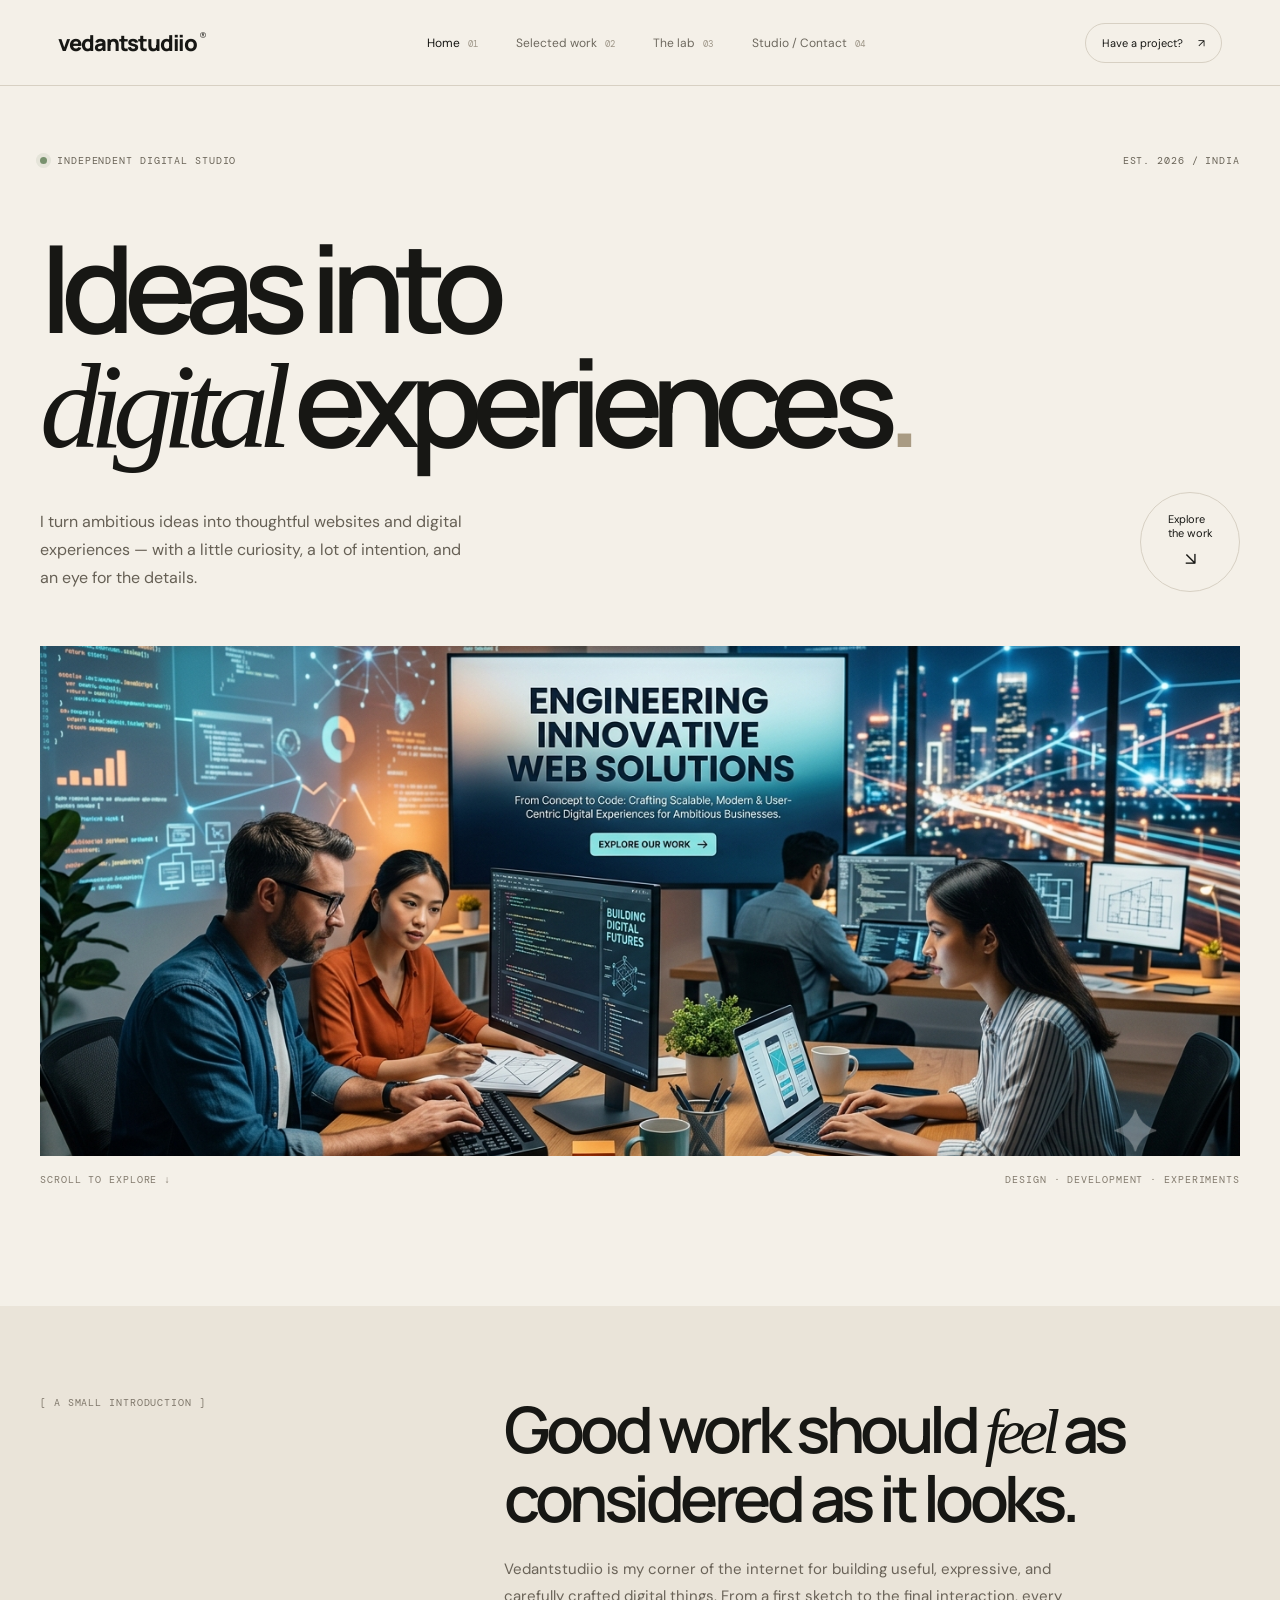
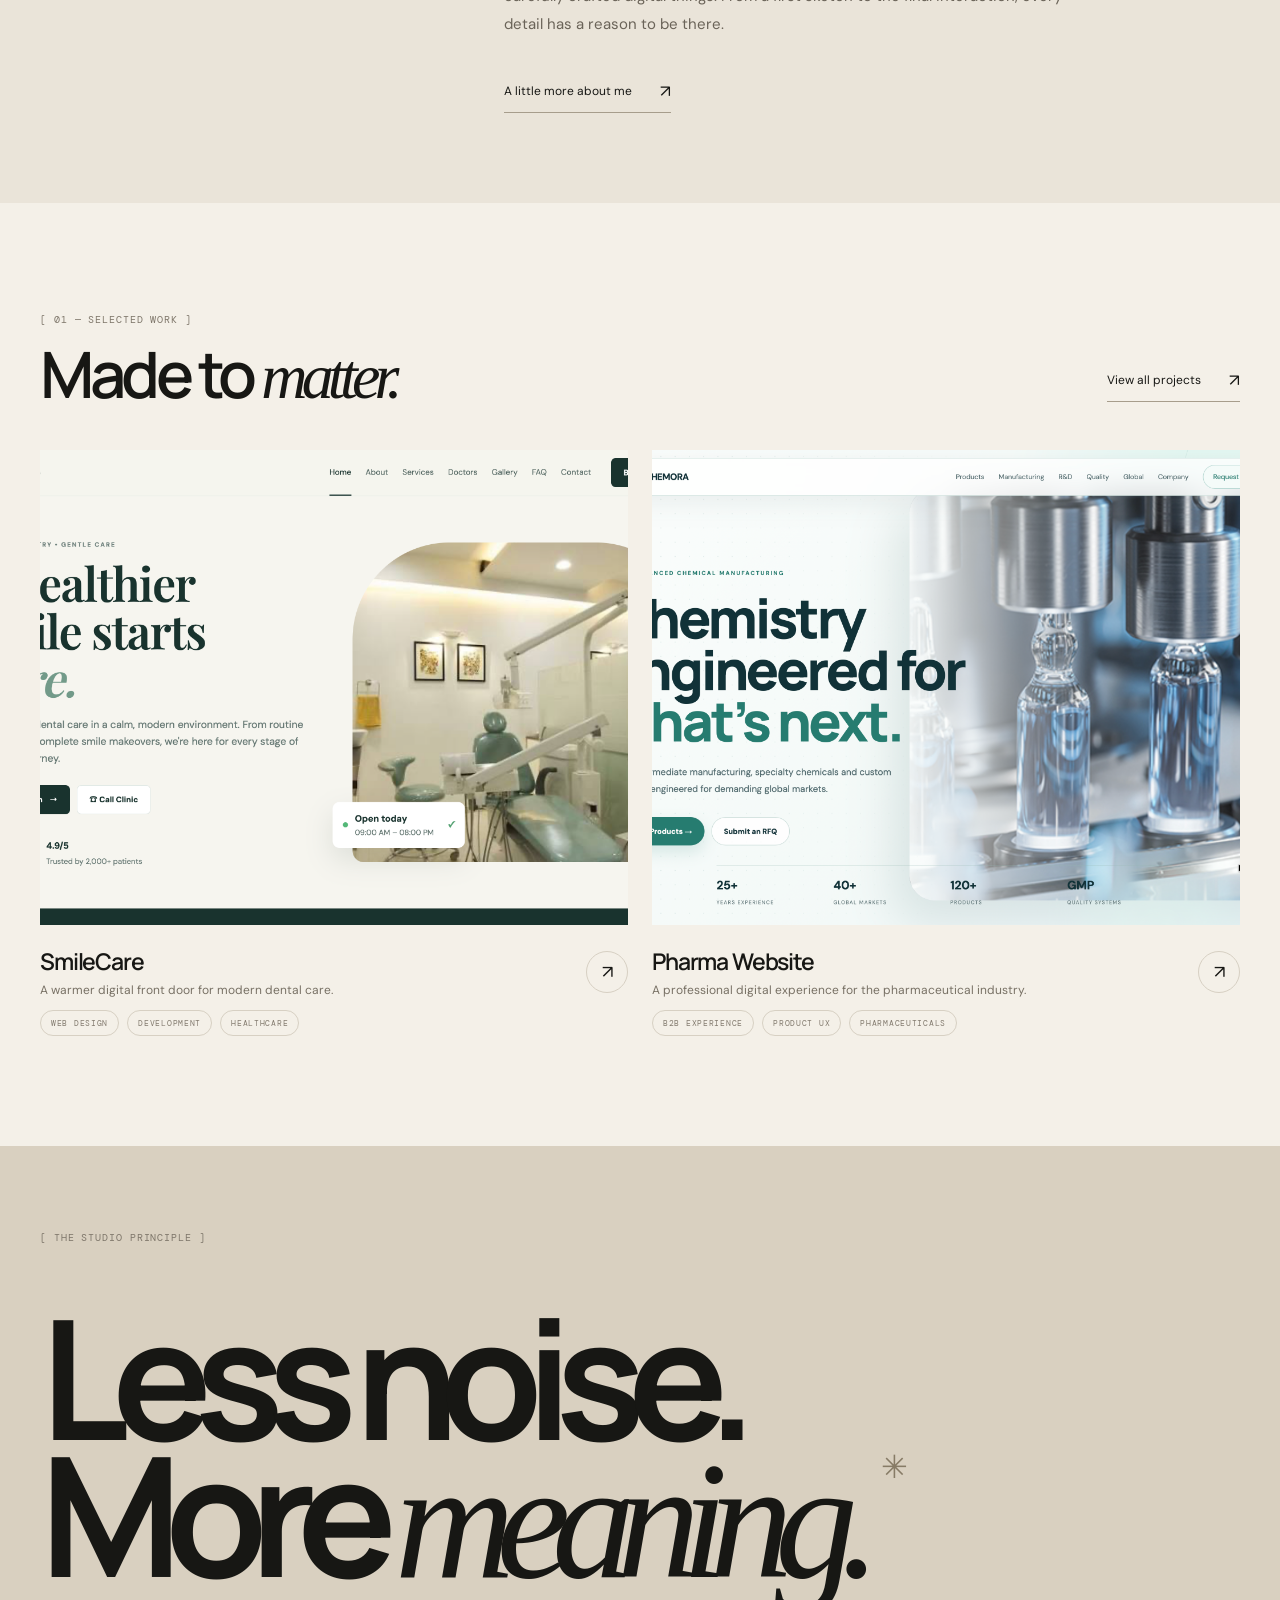
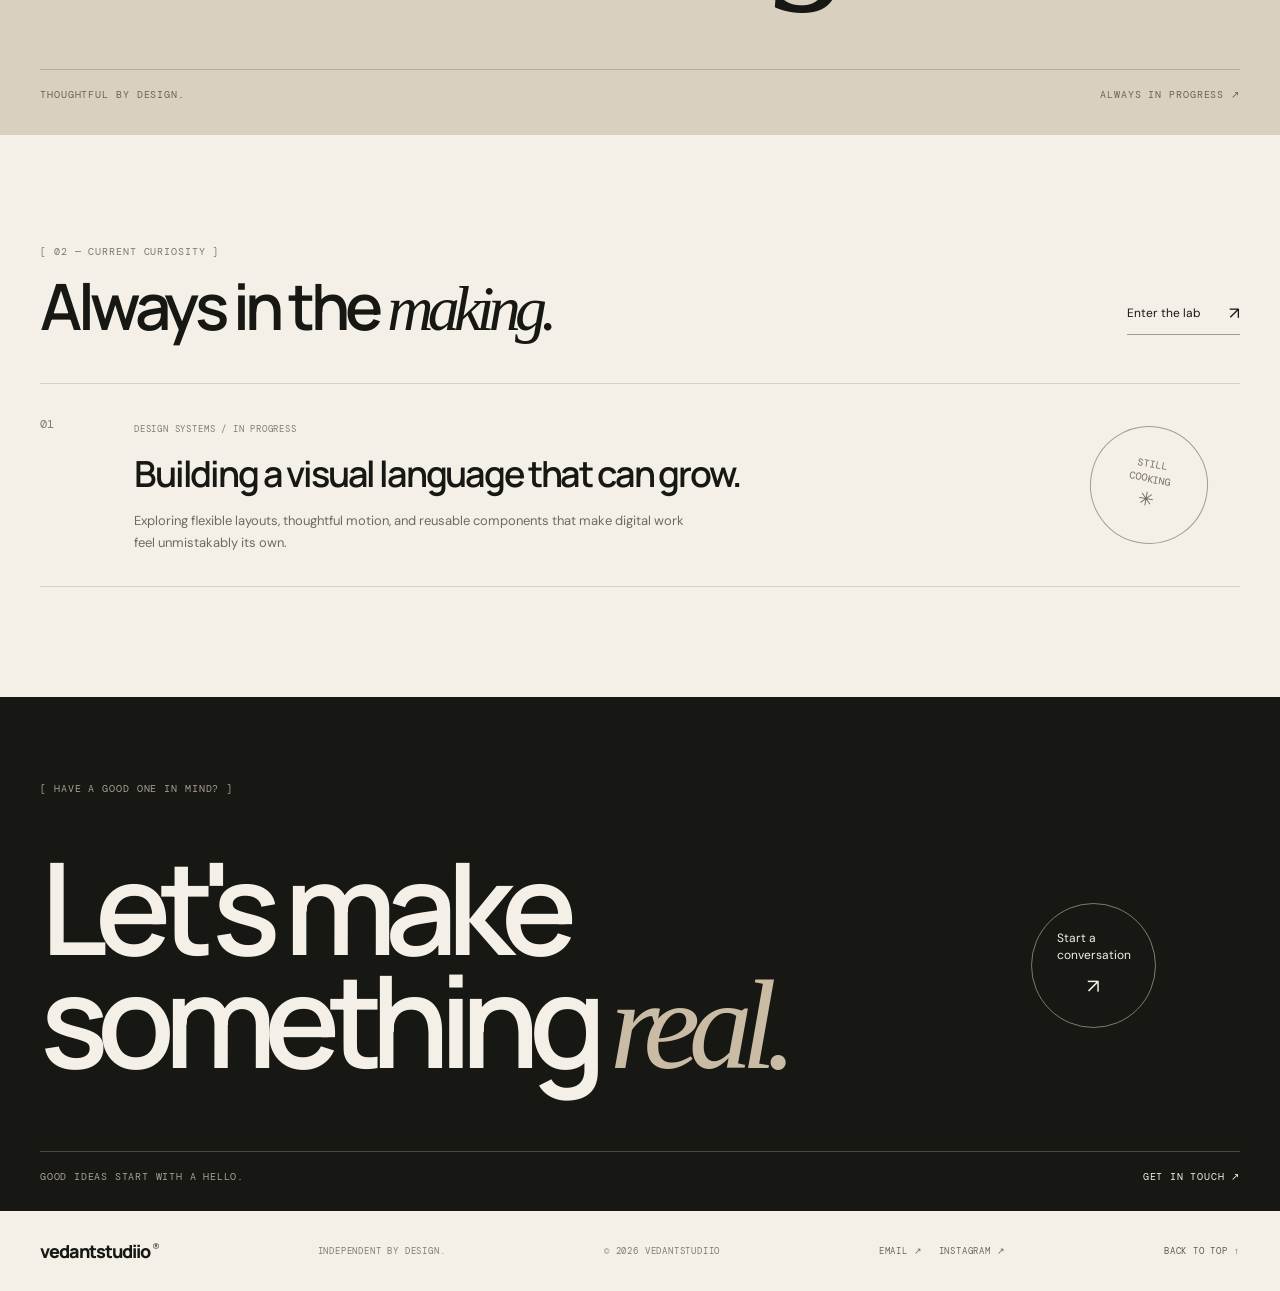
==== index.html @ d3da40c5 "Replace with correct portfolio files" ====
<!doctype html>
<html lang="en">
<head>
  <meta charset="utf-8">
  <meta name="viewport" content="width=device-width,initial-scale=1">
  <meta name="theme-color" content="#f4f0e8">
  <meta name="description" content="Vedantstudiio — independent digital studio creating thoughtful websites, digital experiences, and experiments.">

  <title>Vedantstudiio® — Ideas into digital experiences</title>

  <link rel="preconnect" href="https://fonts.googleapis.com">
  <link rel="preconnect" href="https://fonts.gstatic.com" crossorigin>
  <link href="https://fonts.googleapis.com/css2?family=DM+Mono:wght@400;500&family=DM+Sans:wght@400;500;600;700&family=Manrope:wght@400;500;600;700;800&display=swap" rel="stylesheet">

  <link rel="stylesheet" href="styles.css">
  <script defer src="script.js"></script>
</head>

<body>
  <div class="loader" aria-hidden="true">
    <span>V<span class="loader-dot">.</span></span>
    <small>MADE WITH INTENTION</small>
  </div>

  <header class="site-header">
    <a class="wordmark" href="index.html" aria-label="Vedantstudiio home">vedantstudiio<span>®</span></a>

    <nav class="nav" id="nav">
      <a class="active" href="index.html">Home <i>01</i></a>
      <a href="work.html">Selected work <i>02</i></a>
      <a href="lab.html">The lab <i>03</i></a>
      <a href="about.html">Studio / Contact <i>04</i></a>
    </nav>

    <a class="header-cta" href="about.html#contact">Have a project? <span>↗</span></a>

    <button class="menu-toggle" aria-label="Toggle menu" aria-expanded="false">
      <span></span>
      <span></span>
    </button>
  </header>

  <main>
    <section class="hero shell">
      <div class="eyebrow">
        <span class="status-dot"></span>
        INDEPENDENT DIGITAL STUDIO
        <span class="eyebrow-year">EST. 2026 / INDIA</span>
      </div>

      <h1>Ideas into<br><span class="serif-word">digital</span> experiences<span class="period">.</span></h1>

      <div class="hero-bottom">
        <p class="hero-copy">I turn ambitious ideas into thoughtful websites and digital experiences — with a little curiosity, a lot of intention, and an eye for the details.</p>

        <a class="round-link" href="work.html" aria-label="Explore selected work">
          <span>Explore<br>the work</span>
          <b>↘</b>
        </a>
      </div>

      <div class="hero-art image-slot" aria-label="Homepage visual">
        <img class="replaceable-image" src="assets/hero.jpg" alt="Vedantstudiio visual" onerror="this.classList.add('image-missing')">
        <span class="image-hint">ADD YOUR IMAGE · assets/hero.jpg</span>
        <div class="art-grid"></div>
        <div class="orbit orbit-one"></div>
        <div class="orbit orbit-two"></div>
        <div class="art-core"><span>V.</span></div>
        <span class="art-caption art-caption-left">FORM FOLLOWS FEELING</span>
        <span class="art-caption art-caption-right">DIGITAL / 001</span>
        <span class="art-cross cross-one">✳</span>
        <span class="art-cross cross-two">+</span>
      </div>

      <div class="hero-meta">
        <span>SCROLL TO EXPLORE ↓</span>
        <span>DESIGN · DEVELOPMENT · EXPERIMENTS</span>
      </div>
    </section>

    <section class="intro-band">
      <div class="shell intro-grid">
        <p class="section-label">[ A SMALL INTRODUCTION ]</p>

        <div>
          <h2>Good work should <span class="serif-word">feel</span> as considered as it looks.</h2>
          <p class="body-copy">Vedantstudiio is my corner of the internet for building useful, expressive, and carefully crafted digital things. From a first sketch to the final interaction, every detail has a reason to be there.</p>
          <a class="text-link" href="about.html">A little more about me <span>↗</span></a>
        </div>
      </div>
    </section>

    <section class="featured shell section-space">
      <div class="section-heading">
        <div>
          <p class="section-label">[ 01 — SELECTED WORK ]</p>
          <h2>Made to <span class="serif-word">matter.</span></h2>
        </div>

        <a class="text-link" href="work.html">View all projects <span>↗</span></a>
      </div>

      <div class="project-grid">

        <!-- PROJECT 1: SMILECARE -->
        <a
          class="project-card project-dental"
          href="https://vedantpimple09-a11y.github.io/smile-care/"
          target="_blank"
          rel="noopener noreferrer"
          aria-label="Visit the SmileCare website"
        >
          <div class="project-visual dental-visual image-slot">
            <img class="replaceable-image" src="assets/smilecare.jpg" alt="SmileCare website preview" onerror="this.classList.add('image-missing')">
            <span class="image-hint">ADD SCREENSHOT · assets/smilecare.jpg</span>

            <div class="visual-top">
              <span>SC / 01</span>
              <span>HEALTHCARE</span>
            </div>

            <div class="dental-window">
              <div class="dental-nav">
                <b>smile<span>care.</span></b>
                <small>Care that feels different.</small>
              </div>

              <div class="dental-copy">
                A healthier<br>
                <em>kind of smile.</em>
                <i>↗</i>
              </div>

              <div class="dental-sun"></div>
              <div class="dental-leaf leaf-a"></div>
              <div class="dental-leaf leaf-b"></div>
              <div class="dental-pill">YOUR SMILE, OUR PRIORITY</div>
            </div>

            <span class="visual-index">01 / 02</span>
          </div>

          <div class="project-info">
            <div>
              <h3>SmileCare</h3>
              <p>A warmer digital front door for modern dental care.</p>
            </div>
            <span class="arrow-circle">↗</span>
          </div>

          <div class="project-tags">
            <span>WEB DESIGN</span>
            <span>DEVELOPMENT</span>
            <span>HEALTHCARE</span>
          </div>
        </a>

        <!-- PROJECT 2: PHARMA WEBSITE -->
        <a
          class="project-card project-industrial"
          href="https://pharma-rose.vercel.app/"
          target="_blank"
          rel="noopener noreferrer"
          aria-label="Visit the pharma website"
        >
          <div class="project-visual chemistry-visual image-slot">
            <img class="replaceable-image" src="assets/elementa.jpg" alt="Pharmaceutical website preview" onerror="this.classList.add('image-missing')">
            <span class="image-hint">ADD SCREENSHOT · assets/elementa.jpg</span>

            <div class="visual-top">
              <span>SC / 02</span>
              <span>PHARMACEUTICALS</span>
            </div>

            <div class="chem-orb orb-a"></div>
            <div class="chem-orb orb-b"></div>
            <div class="chem-orb orb-c"></div>
            <div class="chem-lines"></div>

            <div class="chem-title">
              PRECISION<br>
              <em>IN EVERY</em><br>
              MOLECULE.
            </div>

            <div class="chem-footer">
              <span>RESEARCH / QUALITY / SCALE</span>
              <span>VST—02</span>
            </div>

            <span class="visual-index">02 / 02</span>
          </div>

          <div class="project-info">
            <div>
              <h3>Pharma Website</h3>
              <p>A professional digital experience for the pharmaceutical industry.</p>
            </div>
            <span class="arrow-circle">↗</span>
          </div>

          <div class="project-tags">
            <span>B2B EXPERIENCE</span>
            <span>PRODUCT UX</span>
            <span>PHARMACEUTICALS</span>
          </div>
        </a>

      </div>
    </section>

    <section class="manifesto">
      <div class="shell manifesto-inner">
        <p class="section-label">[ THE STUDIO PRINCIPLE ]</p>
        <p class="manifesto-text">Less noise.<br>More <span class="serif-word">meaning.</span><span class="manifesto-star">✳</span></p>

        <div class="manifesto-bottom">
          <span>THOUGHTFUL BY DESIGN.</span>
          <span>ALWAYS IN PROGRESS ↗</span>
        </div>
      </div>
    </section>

    <section class="home-lab shell section-space">
      <div class="section-heading">
        <div>
          <p class="section-label">[ 02 — CURRENT CURIOSITY ]</p>
          <h2>Always in the <span class="serif-word">making.</span></h2>
        </div>

        <a class="text-link" href="lab.html">Enter the lab <span>↗</span></a>
      </div>

      <div class="lab-strip">
        <div class="lab-number">01</div>

        <div class="lab-main">
          <span class="mini-label">DESIGN SYSTEMS / IN PROGRESS</span>
          <h3>Building a visual language that can grow.</h3>
          <p>Exploring flexible layouts, thoughtful motion, and reusable components that make digital work feel unmistakably its own.</p>
        </div>

        <div class="lab-stamp">STILL<br>COOKING <span>✳</span></div>
      </div>
    </section>

    <section class="contact-banner">
      <div class="shell contact-inner">
        <p class="section-label">[ HAVE A GOOD ONE IN MIND? ]</p>

        <h2>Let's make<br>something <span class="serif-word">real.</span></h2>

        <a class="contact-circle" href="about.html#contact">
          <span>Start a<br>conversation</span>
          <b>↗</b>
        </a>

        <div class="contact-bottom">
          <span>GOOD IDEAS START WITH A HELLO.</span>
          <a href="about.html#contact">GET IN TOUCH ↗</a>
        </div>
      </div>
    </section>
  </main>

  <footer class="site-footer shell">
    <a class="wordmark" href="index.html">vedantstudiio<span>®</span></a>
    <span>INDEPENDENT BY DESIGN.</span>
    <span>© <span data-year>2026</span> VEDANTSTUDIIO</span>

    <div class="footer-social">
      <a href="mailto:vcryptofficial01@gmail.com">EMAIL ↗</a>
      <a href="https://instagram.com/vedantstudiio?srtk=dDhkZWZseGZianFi" target="_blank" rel="noopener noreferrer">INSTAGRAM ↗</a>
    </div>

    <a href="#top" class="back-top">BACK TO TOP ↑</a>
  </footer>
</body>
</html>
---- styles.css ----
:root{--paper:#f4f0e8;--paper-2:#e9e2d5;--ink:#171714;--muted:#777166;--line:#d7d0c3;--accent:#b7a88f;--mono:'DM Mono',monospace;--sans:'DM Sans',sans-serif;--display:'Manrope',sans-serif}*{box-sizing:border-box}html{scroll-behavior:smooth;scroll-padding-top:90px}body{margin:0;background:var(--paper);color:var(--ink);font-family:var(--sans);-webkit-font-smoothing:antialiased}a{color:inherit;text-decoration:none}button,input,textarea,select{font:inherit}.shell{width:min(1200px,calc(100% - 64px));margin-inline:auto}.loader{position:fixed;inset:0;background:var(--ink);color:var(--paper);z-index:1000;display:flex;flex-direction:column;align-items:center;justify-content:center;gap:12px;transition:opacity .65s ease,visibility .65s ease}.loader>span{font:800 72px var(--display);letter-spacing:-.1em}.loader-dot{color:#c2b49b}.loader small{font:10px var(--mono);letter-spacing:.18em}.loader.done{opacity:0;visibility:hidden}.site-header{height:86px;width:min(1440px,100%);padding:0 4.5%;margin:auto;display:flex;align-items:center;justify-content:space-between;border-bottom:1px solid var(--line);position:relative;z-index:30}.wordmark{font:800 22px var(--display);letter-spacing:-1.2px;white-space:nowrap}.wordmark span{font:10px var(--mono);vertical-align:top;margin-left:3px;letter-spacing:0}.nav{display:flex;align-items:center;gap:clamp(16px,3vw,42px)}.nav a{font-size:12px;color:#6e695f;transition:color .2s}.nav a:hover,.nav a.active{color:var(--ink)}.nav i{font:9px var(--mono);color:#9e9688;margin-left:5px}.header-cta{font-size:11px;border:1px solid var(--line);border-radius:50px;padding:12px 16px;transition:background .2s,color .2s}.header-cta span{margin-left:12px}.header-cta:hover{background:var(--ink);color:var(--paper)}.menu-toggle{display:none;background:none;border:0;padding:8px}.menu-toggle span{display:block;width:23px;height:1px;background:var(--ink);margin:6px}.hero{padding-top:68px}.eyebrow,.section-label,.mini-label,.hero-meta,.art-caption,.visual-top,.visual-index,.project-tags,.manifesto-bottom,.site-footer,.lab-board-head,.motion-label,.system-label,.type-art-small,.type-art-foot,.detail-meta span,.service-row>span,.contact-aside,.form-note{font:10px var(--mono);letter-spacing:.09em}.eyebrow{display:flex;align-items:center;gap:10px;color:#696357}.eyebrow-year{margin-left:auto}.status-dot{display:inline-block;width:7px;height:7px;border-radius:50%;background:#78916e;box-shadow:0 0 0 4px #78916e20}.hero h1,.page-hero h1{font:600 clamp(58px,9.5vw,132px)/.94 var(--display);letter-spacing:-.09em;margin:62px 0 28px;max-width:1100px}.serif-word{font-family:Georgia,'Times New Roman',serif;font-weight:400;font-style:italic;letter-spacing:-.09em}.period{color:#a99b83}.hero-bottom{display:flex;align-items:flex-end;justify-content:space-between;gap:32px;margin-bottom:54px}.hero-copy{font-size:16px;line-height:1.75;color:#666055;max-width:430px;margin:0}.round-link{width:100px;height:100px;border:1px solid var(--line);border-radius:50%;display:flex;flex-direction:column;align-items:center;justify-content:center;gap:7px;font-size:11px;line-height:1.3;transition:background .25s,color .25s,transform .25s}.round-link b{font-size:18px;font-weight:400}.round-link:hover{background:var(--ink);color:var(--paper);transform:rotate(-8deg)}.hero-art{height:clamp(300px,42vw,510px);background:#e7e0d3;position:relative;overflow:hidden}.art-grid{position:absolute;inset:0;background-image:linear-gradient(#1717140b 1px,transparent 1px),linear-gradient(90deg,#1717140b 1px,transparent 1px);background-size:42px 42px;mask-image:linear-gradient(90deg,transparent,#000 25%,#000 75%,transparent)}.orbit{position:absolute;border:1px solid #8d816d70;border-radius:50%;left:50%;top:50%;transform:translate(-50%,-50%) rotate(-25deg)}.orbit-one{width:64%;height:76%}.orbit-two{width:42%;height:110%;transform:translate(-50%,-50%) rotate(42deg)}.art-core{position:absolute;width:clamp(140px,22vw,270px);aspect-ratio:1;left:50%;top:50%;transform:translate(-50%,-50%);border-radius:50%;background:radial-gradient(circle at 35% 28%,#f7f1e6 0,#c8b99f 35%,#897d6b 72%,#554d42 100%);box-shadow:inset -22px -22px 35px #17171428,0 28px 80px #17171424;display:grid;place-items:center}.art-core:after{content:'';position:absolute;inset:9%;border:1px solid #f4f0e85c;border-radius:50%}.art-core span{font:700 clamp(48px,8vw,100px) var(--display);letter-spacing:-.12em;color:#27241f;text-shadow:0 1px 0 #fff6}.art-caption{position:absolute;bottom:24px;color:#6d6558}.art-caption-left{left:26px}.art-caption-right{right:26px}.art-cross{position:absolute;font-size:25px;color:#807461}.cross-one{top:20%;left:20%}.cross-two{bottom:20%;right:18%;font-size:32px}.hero-meta{display:flex;justify-content:space-between;color:#827a6d;padding:17px 0 0}.intro-band{margin-top:120px;background:#eae4d9;padding:90px 0}.intro-grid{display:grid;grid-template-columns:1fr 2fr;gap:8%}.section-label{color:#7e766a;margin:0}.intro-grid h2,.section-heading h2,.next-project h2{font:600 clamp(38px,5vw,66px)/1.04 var(--display);letter-spacing:-.07em;margin:0 0 24px;max-width:700px}.body-copy{color:#6a6358;font-size:15px;line-height:1.85;max-width:570px}.text-link{display:inline-flex;align-items:center;gap:28px;padding:10px 0;border-bottom:1px solid #a79d8c;font-size:12px;margin-top:16px}.text-link span{font-size:17px;transition:transform .2s}.text-link:hover span{transform:translate(3px,-3px)}.section-space{padding-top:110px;padding-bottom:110px}.section-heading{display:flex;align-items:flex-end;justify-content:space-between;gap:24px;margin-bottom:40px}.section-heading h2{margin:15px 0 0}.section-heading>.text-link{margin-bottom:8px}.project-grid{display:grid;grid-template-columns:1fr 1fr;gap:24px}.project-card{min-width:0}.project-visual{height:clamp(300px,39vw,475px);position:relative;overflow:hidden}.visual-top{position:absolute;z-index:3;left:22px;right:22px;top:20px;display:flex;justify-content:space-between;color:#5d574d;font-size:9px}.visual-index{position:absolute;bottom:18px;right:20px;color:#6d6559;font-size:9px}.dental-visual{background:#dce0d2}.dental-window{position:absolute;inset:16% 10% 13%;background:#f7f4ec;overflow:hidden;box-shadow:0 20px 60px #29291d14}.dental-nav{position:absolute;left:6%;right:6%;top:7%;display:flex;justify-content:space-between;align-items:center;z-index:2}.dental-nav b{font:800 16px var(--display);letter-spacing:-1px}.dental-nav b span{color:#809078}.dental-nav small{font-size:7px;color:#77796d}.dental-copy{position:absolute;z-index:2;left:8%;top:31%;font:700 clamp(23px,3.1vw,44px)/.98 var(--display);letter-spacing:-.08em}.dental-copy em{font-family:Georgia,serif;font-weight:400}.dental-copy i{font:18px var(--sans);display:inline-block;margin-left:12px}.dental-sun{position:absolute;width:44%;aspect-ratio:1;border-radius:50%;right:7%;top:25%;background:#d7d9c7}.dental-leaf{position:absolute;z-index:1;background:#8d9a7f;border-radius:100% 0 100% 0;transform:rotate(35deg)}.leaf-a{width:29%;height:52%;right:13%;bottom:-2%}.leaf-b{width:22%;height:40%;right:30%;bottom:0;transform:rotate(-32deg);background:#aab39b}.dental-pill{position:absolute;left:8%;bottom:10%;z-index:3;border:1px solid #b9b9a8;border-radius:30px;padding:8px 10px;font:8px var(--mono);letter-spacing:.08em}.chemistry-visual{background:#242821;color:#e9e4d8}.chemistry-visual .visual-top,.chemistry-visual .visual-index{color:#c7c0b2}.chem-orb{position:absolute;border-radius:50%;border:1px solid #c6b89b80}.orb-a{width:55%;aspect-ratio:1;right:-8%;top:17%;background:radial-gradient(circle at 33% 30%,#c3b497,#6f7563 42%,#30352b 72%);box-shadow:inset -25px -25px 40px #0b0e0b90,0 25px 70px #0003}.orb-b{width:25%;aspect-ratio:1;right:36%;top:18%;background:radial-gradient(circle at 30% 30%,#d6c7a9,#5e6657 80%)}.orb-c{width:15%;aspect-ratio:1;right:18%;bottom:16%;background:radial-gradient(circle at 35% 30%,#e4d4b5,#777b65 70%)}.chem-lines{position:absolute;inset:0;background:repeating-linear-gradient(120deg,transparent 0 32px,#d8cfb018 33px 34px)}.chem-title{position:absolute;left:9%;top:28%;z-index:2;font:700 clamp(27px,4vw,54px)/.94 var(--display);letter-spacing:-.08em}.chem-title em{font-family:Georgia,serif;font-weight:400}.chem-footer{position:absolute;left:22px;right:22px;bottom:22px;display:flex;justify-content:space-between;font:9px var(--mono);color:#c7c0b2;letter-spacing:.07em}.project-info{display:flex;justify-content:space-between;align-items:center;padding:20px 0 12px}.project-info h3{font:600 23px var(--display);letter-spacing:-.05em;margin:0 0 5px}.project-info p{font-size:12px;color:#777064;margin:0}.arrow-circle{display:grid;place-items:center;width:42px;height:42px;flex-shrink:0;border:1px solid var(--line);border-radius:50%;font-size:18px;transition:background .2s,color .2s,transform .2s}.project-card:hover .arrow-circle,.lab-submit .arrow-circle:hover{background:var(--ink);color:var(--paper);transform:rotate(45deg)}.project-tags{display:flex;gap:8px;flex-wrap:wrap;color:#837b6f;font-size:8px}.project-tags span,.lab-tags span{border:1px solid var(--line);border-radius:20px;padding:7px 10px}.manifesto{background:#d9d0c0;padding:85px 0 34px;overflow:hidden}.manifesto-inner{position:relative}.manifesto-text{font:700 clamp(72px,13vw,175px)/.82 var(--display);letter-spacing:-.105em;margin:65px 0 80px}.manifesto-text .serif-word{letter-spacing:-.11em}.manifesto-star{font:32px var(--sans);vertical-align:top;margin-left:18px;color:#877b66}.manifesto-bottom{border-top:1px solid #b7ad9d;padding-top:18px;display:flex;justify-content:space-between;color:#6c6356}.lab-strip{display:grid;grid-template-columns:70px 1fr 150px;align-items:center;gap:24px;border-top:1px solid var(--line);border-bottom:1px solid var(--line);padding:32px 0}.lab-number{font:12px var(--mono);color:#827a6d;align-self:start}.lab-main h3{font:600 clamp(23px,3vw,36px) var(--display);letter-spacing:-.06em;margin:12px 0}.lab-main p{font-size:13px;line-height:1.7;color:#71695e;max-width:560px;margin:0}.mini-label{font-size:9px;color:#857c6f}.lab-stamp{width:118px;height:118px;border:1px solid #a79b87;border-radius:50%;display:flex;align-items:center;justify-content:center;flex-direction:column;text-align:center;font:10px var(--mono);line-height:1.5;transform:rotate(10deg);color:#756b5a}.lab-stamp span{font-size:19px}.contact-banner{background:var(--ink);color:var(--paper);padding:85px 0 28px}.contact-banner .section-label{color:#a9a091}.contact-inner{position:relative}.contact-inner h2{font:600 clamp(65px,10vw,132px)/.88 var(--display);letter-spacing:-.09em;margin:55px 0 70px}.contact-inner h2 .serif-word{color:#c9bba4}.contact-circle{position:absolute;right:7%;top:30%;width:125px;height:125px;border:1px solid #827b6d;border-radius:50%;display:flex;align-items:center;justify-content:center;flex-direction:column;gap:10px;font-size:12px;line-height:1.35;transition:background .2s,color .2s,transform .2s}.contact-circle b{font-size:20px;font-weight:400}.contact-circle:hover{background:var(--paper);color:var(--ink);transform:rotate(-8deg)}.contact-bottom{display:flex;justify-content:space-between;border-top:1px solid #494840;padding-top:18px;font:10px var(--mono);letter-spacing:.08em;color:#aaa293}.contact-bottom a{color:var(--paper)}.site-footer{display:flex;align-items:center;justify-content:space-between;gap:20px;padding-top:28px;padding-bottom:28px;color:#827a6e;font-size:9px}.site-footer .wordmark{color:var(--ink);font:800 18px var(--display);letter-spacing:-1px}.back-top{color:#5f594f}.page-hero{padding-top:80px;padding-bottom:55px}.page-hero h1{font-size:clamp(60px,9vw,112px);margin:52px 0 38px}.page-hero-bottom{display:flex;align-items:flex-end;justify-content:space-between;gap:30px;border-bottom:1px solid var(--line);padding-bottom:30px}.page-hero-bottom p{font-size:15px;line-height:1.8;color:#6e665b;max-width:500px;margin:0}.page-hero-bottom>span{font:10px var(--mono);color:#8a8174;white-space:nowrap}.work-list{padding-bottom:110px}.work-detail{padding:36px 0 76px;border-bottom:1px solid var(--line);margin-bottom:35px}.large-visual{height:clamp(360px,55vw,620px)}.large-visual .dental-window{inset:13% 16% 12%}.large-visual .dental-copy{font-size:clamp(35px,6vw,75px)}.large-visual .dental-nav b{font-size:22px}.large-visual .dental-pill{font-size:10px;padding:11px 14px}.large-visual .chem-title{font-size:clamp(48px,8vw,100px)}.work-detail-copy{display:grid;grid-template-columns:1.2fr 1fr;gap:10%;padding-top:30px}.work-detail-copy h2{font:600 clamp(32px,5vw,55px) var(--display);letter-spacing:-.07em;margin:12px 0}.work-detail-copy>div:first-child>p{font-size:14px;line-height:1.85;color:#6c6459;max-width:580px}.detail-meta{display:grid;gap:18px;align-content:center}.detail-meta div{display:flex;flex-direction:column;gap:7px;border-bottom:1px solid var(--line);padding-bottom:13px}.detail-meta span{font-size:8px;color:#8a8174}.detail-meta b{font-size:12px;font-weight:500}.note-card{background:#e9e2d5;padding:28px;display:flex;gap:25px;align-items:flex-start}.note-symbol{font-size:28px}.note-card h3{font:600 23px var(--display);letter-spacing:-.05em;margin:10px 0}.note-card p{font-size:12px;line-height:1.8;color:#70685d;max-width:700px}.next-project{background:#e8e0d2;padding:80px 0}.next-project h2{margin:40px 0}.lab-hero{padding-bottom:40px}.live-note{display:flex;align-items:center;gap:9px}.lab-board{padding-bottom:110px}.lab-board-head{display:flex;justify-content:space-between;color:#857c70;padding:18px 0;border-top:1px solid var(--line)}.lab-item{display:grid;grid-template-columns:1fr 1fr;gap:6%;align-items:center;padding:35px 0;border-bottom:1px solid var(--line)}.lab-art{aspect-ratio:1.16;position:relative;overflow:hidden;background:#e6dece}.type-art{background:#d8cdbb;padding:8%;display:flex;flex-direction:column;justify-content:space-between}.type-art-small,.type-art-foot{color:#756a59}.type-art-big{font:700 clamp(48px,7vw,90px)/.8 var(--display);letter-spacing:-.11em}.type-art-big em{font-family:Georgia,serif;font-weight:400}.type-art-star{position:absolute;right:11%;top:12%;font-size:40px;color:#8e806b}.motion-art{background:#22251f;display:grid;place-items:center}.motion-rings{width:65%;aspect-ratio:1;position:relative;border-radius:50%;display:grid;place-items:center}.motion-rings span{position:absolute;inset:0;border:1px solid #c7bba4a6;border-radius:50%;animation:orbit 14s linear infinite}.motion-rings span:nth-child(2){inset:10%;transform:rotateX(65deg);animation-duration:10s}.motion-rings span:nth-child(3){inset:20%;transform:rotateY(65deg);animation-duration:17s}.motion-rings span:nth-child(4){inset:-10%;transform:rotate(55deg);animation-duration:22s}.motion-rings i{font:700 clamp(40px,6vw,70px) var(--display);letter-spacing:-.1em;color:#e5d9c4;font-style:normal}.motion-label{position:absolute;bottom:20px;left:20px;color:#c4b8a3}.system-art{background:#e1d9ca;display:grid;place-items:center}.system-window{width:70%;height:65%;background:#f6f2e9;border:1px solid #bcb2a0;position:relative;padding:13% 8%}.system-window-head{position:absolute;top:0;left:0;right:0;height:18%;border-bottom:1px solid #d4cbbb;display:flex;align-items:center;gap:5px;padding:0 8%}.system-window-head span{width:5px;height:5px;border-radius:50%;background:#b4a893}.system-window-head b{font:7px var(--mono);margin-left:auto;color:#847968}.system-block{position:absolute;border:1px solid #b9ad98}.block-a{left:8%;top:29%;width:44%;height:36%;background:#d6c9b4}.block-b{right:8%;top:29%;width:30%;height:22%;background:#8d9580}.block-c{right:8%;bottom:15%;width:30%;height:27%;background:#ece4d6}.system-line{position:absolute;left:8%;bottom:15%;width:44%;height:1px;background:#b9ad98}.system-label{position:absolute;bottom:18px;left:20px;color:#726756;font-size:8px}.lab-item-copy h2{font:600 clamp(28px,4vw,43px)/1.05 var(--display);letter-spacing:-.07em;margin:17px 0}.lab-item-copy p{font-size:13px;line-height:1.8;color:#71695e;max-width:430px}.lab-item-top{display:flex;align-items:center;justify-content:space-between;gap:12px}.status-pill{font:8px var(--mono);letter-spacing:.05em;padding:7px 9px;border:1px solid #c9beac;border-radius:20px;color:#766b5a;white-space:nowrap}.lab-tags{display:flex;gap:8px;flex-wrap:wrap;margin-top:22px;font:8px var(--mono);color:#81786b}.lab-submit{margin-top:55px;background:#e8e0d2;padding:28px;display:flex;align-items:center;gap:24px}.lab-submit-star{font-size:32px}.lab-submit div{flex:1}.lab-submit h3{font:600 25px var(--display);letter-spacing:-.05em;margin:9px 0}.lab-submit p{font-size:12px;color:#766e62;margin:0}.about-story{display:grid;grid-template-columns:.9fr 1.1fr;gap:10%;padding-top:45px;padding-bottom:110px}.about-mark{display:flex;flex-direction:column;align-items:center;justify-content:center;min-height:420px;background:#e5ddcf;position:relative;overflow:hidden}.about-mark:before,.about-mark:after{content:'';position:absolute;border:1px solid #b4a68f;border-radius:50%;width:120%;aspect-ratio:1}.about-mark:after{width:80%}.about-mark-inner{width:180px;aspect-ratio:1;background:radial-gradient(circle at 30% 25%,#f4ecdc,#b4a48b 60%,#827562);border-radius:50%;display:flex;flex-direction:column;align-items:center;justify-content:center;position:relative;z-index:1;box-shadow:inset -20px -20px 40px #17171420,0 20px 50px #1717141c}.about-mark-inner>span{font:800 90px var(--display);letter-spacing:-.14em}.about-mark-inner small{font:8px var(--mono);letter-spacing:.13em;text-align:center;line-height:1.6}.about-mark-inner b{position:absolute;right:-12px;top:10px;font-size:25px;font-weight:400}.about-mark-caption{position:absolute;bottom:18px;left:18px;font:8px var(--mono);color:#827664;letter-spacing:.08em}.about-copy h2{font:600 clamp(38px,5vw,62px)/1.02 var(--display);letter-spacing:-.08em;margin:30px 0}.about-copy>p:not(.section-label){font-size:14px;line-height:1.9;color:#6e665b}.principles{border-top:1px solid var(--line);margin-top:35px}.principles div{display:grid;grid-template-columns:35px 1fr;gap:6px;padding:15px 0;border-bottom:1px solid var(--line)}.principles span{font:9px var(--mono);color:#8a8174}.principles b{font-size:13px;font-weight:600}.principles p{grid-column:2;margin:0;font-size:11px;color:#7c7367}.services-band{background:#e8e0d2;padding:70px 0}.services-band>.shell>.section-label{margin-bottom:35px}.service-row{display:flex;justify-content:space-between;align-items:center;border-top:1px solid #c9bead;padding:18px 0}.service-row:last-child{border-bottom:1px solid #c9bead}.service-row h3{font:500 clamp(20px,3vw,34px) var(--display);letter-spacing:-.06em;margin:0}.service-row>span{color:#857b6c}.contact-section{padding-top:110px;padding-bottom:120px;display:grid;grid-template-columns:1fr 1fr;gap:12%}.contact-intro h2{font:600 clamp(54px,8vw,96px)/.9 var(--display);letter-spacing:-.09em;margin:55px 0 25px}.contact-intro h2 .serif-word{color:#9d8e76}.contact-intro>p:not(.section-label){font-size:14px;color:#6d655a;line-height:1.7}.contact-aside{display:flex;align-items:center;gap:10px;margin-top:55px;color:#7b7367;font-size:9px}.contact-form{display:flex;flex-direction:column;align-items:stretch}.contact-form label{font:9px var(--mono);letter-spacing:.08em;color:#7d7468;margin:0 0 9px}.contact-form input,.contact-form textarea,.contact-form select{width:100%;border:0;border-bottom:1px solid #c9c0b3;background:transparent;border-radius:0;padding:12px 0 14px;margin-bottom:27px;outline:none;color:var(--ink);font-size:13px}.contact-form input:focus,.contact-form textarea:focus,.contact-form select:focus{border-color:var(--ink)}.contact-form input::placeholder,.contact-form textarea::placeholder{color:#a29a8d}.contact-form select{color:#82796c}.contact-form select:valid{color:var(--ink)}.contact-form textarea{resize:vertical;min-height:100px}.submit-button{border:0;background:var(--ink);color:var(--paper);padding:17px 20px;display:flex;justify-content:space-between;align-items:center;cursor:pointer;font-size:12px;transition:background .2s}.submit-button:hover{background:#4b4a40}.submit-button span{font-size:18px}.form-note{font-size:8px;color:#8c8377;line-height:1.7;letter-spacing:.02em;margin-top:12px}.form-feedback{font-size:12px;color:#5f7054;line-height:1.6}@keyframes orbit{to{transform:rotate(360deg)}}@media(min-width:1400px){.hero h1{font-size:132px}}@media(max-width:900px){.site-header{padding:0 24px}.nav{gap:16px}.nav a{font-size:11px}.header-cta{display:none}.shell{width:calc(100% - 48px)}.hero{padding-top:50px}.hero h1{margin-top:50px}.intro-grid{grid-template-columns:1fr 2fr;gap:5%}.section-space{padding-top:85px;padding-bottom:85px}.contact-circle{right:0;width:105px;height:105px}.lab-item{gap:4%}.about-story{gap:6%}.about-mark{min-height:350px}.about-mark-inner{width:145px}.about-mark-inner>span{font-size:70px}}@media(max-width:680px){.shell{width:calc(100% - 38px)}.site-header{height:72px;padding:0 19px}.wordmark{font-size:20px}.menu-toggle{display:block;z-index:2}.nav{display:none;position:absolute;top:71px;left:0;right:0;background:var(--paper);padding:25px 22px 30px;border-bottom:1px solid var(--line);flex-direction:column;align-items:stretch;gap:0}.nav.open{display:flex}.nav a{font-size:15px;padding:15px 0;border-bottom:1px solid var(--line)}.nav i{float:right}.hero{padding-top:40px}.eyebrow{font-size:8px;gap:7px}.eyebrow-year{font-size:8px}.hero h1,.page-hero h1{font-size:clamp(53px,13.5vw,82px);margin:47px 0 24px}.hero-bottom{align-items:flex-start;margin-bottom:35px;gap:15px}.hero-copy{font-size:13px;max-width:270px}.round-link{width:78px;height:78px;font-size:9px;flex-shrink:0}.hero-art{height:310px}.art-core{width:155px}.orbit-one{width:82%;height:65%}.orbit-two{width:60%;height:100%}.art-caption{font-size:7px;bottom:14px}.art-caption-left{left:12px}.art-caption-right{right:12px}.cross-one{left:10%;top:15%}.cross-two{right:9%;bottom:17%}.hero-meta{font-size:7px;gap:12px}.hero-meta span:last-child{text-align:right}.intro-band{margin-top:75px;padding:55px 0}.intro-grid{grid-template-columns:1fr;gap:28px}.intro-grid h2,.section-heading h2,.next-project h2{font-size:42px}.body-copy{font-size:13px}.section-space{padding-top:70px;padding-bottom:70px}.section-heading{align-items:flex-start;flex-direction:column;margin-bottom:27px;gap:0}.section-heading>.text-link{margin-top:8px}.project-grid{grid-template-columns:1fr;gap:35px}.project-visual{height:340px}.dental-copy{font-size:36px}.chem-title{font-size:45px}.project-info h3{font-size:21px}.project-info p{max-width:260px;line-height:1.5}.manifesto{padding:55px 0 25px}.manifesto-text{font-size:clamp(62px,15vw,95px);margin:55px 0 65px}.manifesto-bottom{font-size:7px;gap:20px}.manifesto-star{font-size:20px;margin-left:8px}.lab-strip{grid-template-columns:30px 1fr;gap:15px;padding:25px 0}.lab-stamp{grid-column:2;width:85px;height:85px;font-size:8px;justify-self:start;margin-top:10px}.lab-main h3{font-size:25px}.lab-main p{font-size:12px}.contact-banner{padding-top:60px}.contact-inner h2{font-size:clamp(60px,14vw,90px);margin:50px 0 70px}.contact-circle{position:relative;top:auto;right:auto;width:95px;height:95px;margin:-35px 0 50px auto;font-size:10px}.contact-bottom{font-size:7px;gap:15px}.site-footer{display:grid;grid-template-columns:1fr 1fr;gap:18px;font-size:8px}.site-footer>*:nth-child(even){text-align:right}.page-hero{padding-top:55px;padding-bottom:35px}.page-hero h1{margin:45px 0 30px}.page-hero-bottom{align-items:flex-start;flex-direction:column;gap:20px}.page-hero-bottom p{font-size:13px}.page-hero-bottom>span{font-size:8px}.work-list{padding-bottom:70px}.work-detail{padding:25px 0 50px;margin-bottom:20px}.large-visual{height:340px}.large-visual .dental-window{inset:17% 8% 13%}.large-visual .dental-copy{font-size:39px}.large-visual .dental-nav b{font-size:17px}.large-visual .dental-pill{font-size:7px}.large-visual .chem-title{font-size:43px}.work-detail-copy{grid-template-columns:1fr;gap:20px;padding-top:20px}.work-detail-copy h2{font-size:35px}.work-detail-copy>div:first-child>p{font-size:13px}.detail-meta{grid-template-columns:1fr 1fr;gap:15px}.detail-meta div:last-child{grid-column:1/-1}.note-card{padding:20px;gap:15px}.note-card h3{font-size:20px}.next-project{padding:55px 0}.next-project h2{font-size:44px}.lab-board-head{font-size:7px;gap:12px}.lab-board-head span:last-child{text-align:right}.lab-item{grid-template-columns:1fr;gap:25px;padding:28px 0}.lab-art{aspect-ratio:1.15}.type-art-big{font-size:70px}.lab-item-copy h2{font-size:31px}.lab-item-copy p{font-size:12px}.lab-submit{padding:20px;gap:13px;flex-wrap:wrap}.lab-submit h3{font-size:21px}.lab-submit p{line-height:1.6}.lab-submit-star{font-size:24px}.about-story{grid-template-columns:1fr;gap:45px;padding-top:25px;padding-bottom:70px}.about-mark{min-height:310px}.about-mark-inner{width:150px}.about-copy h2{font-size:44px;margin:25px 0}.about-copy>p:not(.section-label){font-size:13px}.services-band{padding:55px 0}.service-row h3{font-size:21px}.contact-section{grid-template-columns:1fr;gap:45px;padding-top:70px;padding-bottom:75px}.contact-intro h2{font-size:68px;margin:45px 0 20px}.contact-aside{margin-top:30px}.contact-form input,.contact-form textarea,.contact-form select{margin-bottom:23px}.loader>span{font-size:60px}}@media(prefers-reduced-motion:reduce){*,*:before,*:after{scroll-behavior:auto!important;animation-duration:.01ms!important;animation-iteration-count:1!important;transition-duration:.01ms!important}}
.reveal{opacity:0;transform:translateY(16px);transition:opacity .7s ease,transform .7s cubic-bezier(.2,.7,.2,1)}.reveal.is-visible{opacity:1;transform:translateY(0)}


/* Vedantstudiio refinement pass: responsive polish + direct contact links */
:where(a,button,input,textarea,select):focus-visible{outline:2px solid #8d7c60;outline-offset:4px}
img,svg,video,canvas{max-width:100%}
body{overflow-wrap:break-word}
.footer-social{display:flex;align-items:center;gap:16px;flex-wrap:wrap}
.footer-social a{color:#6e675c;transition:color .2s}
.footer-social a:hover{color:var(--ink)}
.about-social-actions{display:flex;flex-wrap:wrap;gap:10px;margin-top:28px}
.social-action{display:inline-flex;align-items:center;justify-content:space-between;gap:24px;border:1px solid var(--line);border-radius:999px;padding:13px 17px;font-size:12px;transition:background .2s,color .2s,border-color .2s}
.social-action span{font-size:16px}
.social-action:hover{background:#e8e0d2;border-color:#c8bdac}
.social-action-dark{background:var(--ink);color:var(--paper);border-color:var(--ink)}
.social-action-dark:hover{background:#454238;color:var(--paper)}
.contact-email-line{font:9px var(--mono);letter-spacing:.06em;color:#8a8174;margin-top:26px;line-height:1.9}
.contact-email-line a{display:block;color:var(--ink);font:500 13px var(--sans);letter-spacing:0;overflow-wrap:anywhere}
@media(max-width:680px){
  html{scroll-padding-top:78px}
  .site-header{padding-inline:18px}
  .wordmark{font-size:clamp(17px,5vw,20px);letter-spacing:-1px}
  .menu-toggle{min-width:44px;min-height:44px;display:grid;place-content:center}
  .menu-toggle span{margin:4px 0}
  .nav{top:71px;padding:15px 20px 22px;box-shadow:0 16px 24px #1717140a}
  .nav a{min-height:48px;display:flex;align-items:center;justify-content:space-between}
  .hero h1,.page-hero h1{font-size:clamp(47px,12.8vw,76px);letter-spacing:-.085em;overflow-wrap:normal}
  .eyebrow{flex-wrap:wrap;line-height:1.6}
  .eyebrow-year{margin-left:auto}
  .hero-bottom{align-items:center}
  .hero-copy{max-width:none;flex:1;min-width:0}
  .round-link{width:74px;height:74px}
  .hero-art{height:clamp(245px,76vw,310px)}
  .art-grid{background-size:30px 30px}
  .hero-meta{align-items:flex-start;line-height:1.7}
  .hero-meta span{max-width:48%}
  .project-visual{height:clamp(270px,86vw,340px)}
  .dental-copy{font-size:clamp(29px,9vw,36px)}
  .chem-title{font-size:clamp(36px,10vw,45px)}
  .contact-bottom{align-items:flex-start;line-height:1.8}
  .contact-bottom span,.contact-bottom a{max-width:48%}
  .site-footer{grid-template-columns:1fr 1fr;align-items:start;gap:17px 12px;padding-top:26px;padding-bottom:28px;line-height:1.8}
  .site-footer .wordmark{font-size:18px}
  .footer-social{grid-column:1/-1;gap:20px;padding-top:4px}
  .site-footer .back-top{grid-column:2;grid-row:2}
  .footer-social a,.back-top{min-height:36px;display:inline-flex;align-items:center}
  .about-social-actions{display:grid;grid-template-columns:1fr;max-width:320px}
  .social-action{min-height:46px}
  .contact-email-line{font-size:8px}
  .contact-email-line a{font-size:13px}
  .contact-section{gap:35px}
  .contact-form input,.contact-form textarea,.contact-form select{font-size:16px}
  .submit-button{min-height:50px}
}
@media(max-width:360px){
  .shell{width:calc(100% - 30px)}
  .site-header{padding-inline:15px}
  .wordmark{font-size:17px}
  .hero h1,.page-hero h1{font-size:clamp(43px,12.2vw,52px)}
  .eyebrow-year{width:100%;margin-left:17px}
  .hero-bottom{gap:10px}
  .round-link{width:66px;height:66px;font-size:8px}
  .manifesto-bottom{flex-wrap:wrap}
}
@media(hover:none){.round-link:hover{transform:none}}

/* Replaceable image slots: existing CSS artwork stays visible until a matching image is added. */
.image-slot{position:relative;isolation:isolate}
.replaceable-image{position:absolute;inset:0;width:100%;height:100%;object-fit:cover;display:block;z-index:5;transition:opacity .25s ease}
.replaceable-image.image-missing{display:none}
.image-hint{position:absolute;z-index:6;left:12px;bottom:12px;padding:7px 9px;background:#f4f0e8e8;color:#171714;border:1px solid #d7d0c3;font:8px 'DM Mono',monospace;letter-spacing:.04em;max-width:calc(100% - 24px);pointer-events:none}
.image-slot:has(.replaceable-image:not(.image-missing)) .image-hint{display:none}
.about-mark.image-slot{overflow:hidden}
.portrait-image{object-position:center 30%}
.project-live-link{display:inline-flex;flex-direction:column;align-items:flex-start;gap:5px;margin:22px 0 18px;padding:13px 16px;background:var(--ink);color:var(--paper);font:10px var(--mono);letter-spacing:.08em;width:max-content;max-width:100%}
.project-live-link small{font:9px var(--sans);letter-spacing:0;color:#d0c7b7}
@media(max-width:680px){.image-hint{font-size:7px;left:8px;bottom:8px;padding:6px 7px}.project-live-link{width:100%}}

/* Extra photo-ready Lab studies: replace each image path in lab.html with your own file. */
.lab-photo-art{overflow:hidden;background:#ddd2bf;color:#171714;min-height:260px}
.lab-photo-05{background:#d9ded2}.lab-photo-06{background:#252922;color:#f4f0e8}.lab-photo-07{background:#e4d8c8}.lab-photo-08{background:#d7d0c3}
.photo-art-index,.photo-art-foot{position:absolute;z-index:1;font:9px var(--mono);letter-spacing:.09em;opacity:.72}
.photo-art-index{top:28px;left:28px}.photo-art-foot{bottom:24px;left:28px;right:28px}
.photo-art-word{position:absolute;z-index:1;left:7%;top:28%;font:800 clamp(42px,6vw,78px)/.86 var(--display);letter-spacing:-.09em}
.photo-art-word em{font-family:Georgia,serif;font-weight:400}
.lab-photo-art .replaceable-image{object-fit:cover}
@media(max-width:680px){.photo-art-index{top:18px;left:18px}.photo-art-foot{bottom:18px;left:18px}.photo-art-word{font-size:clamp(44px,12vw,70px)}}
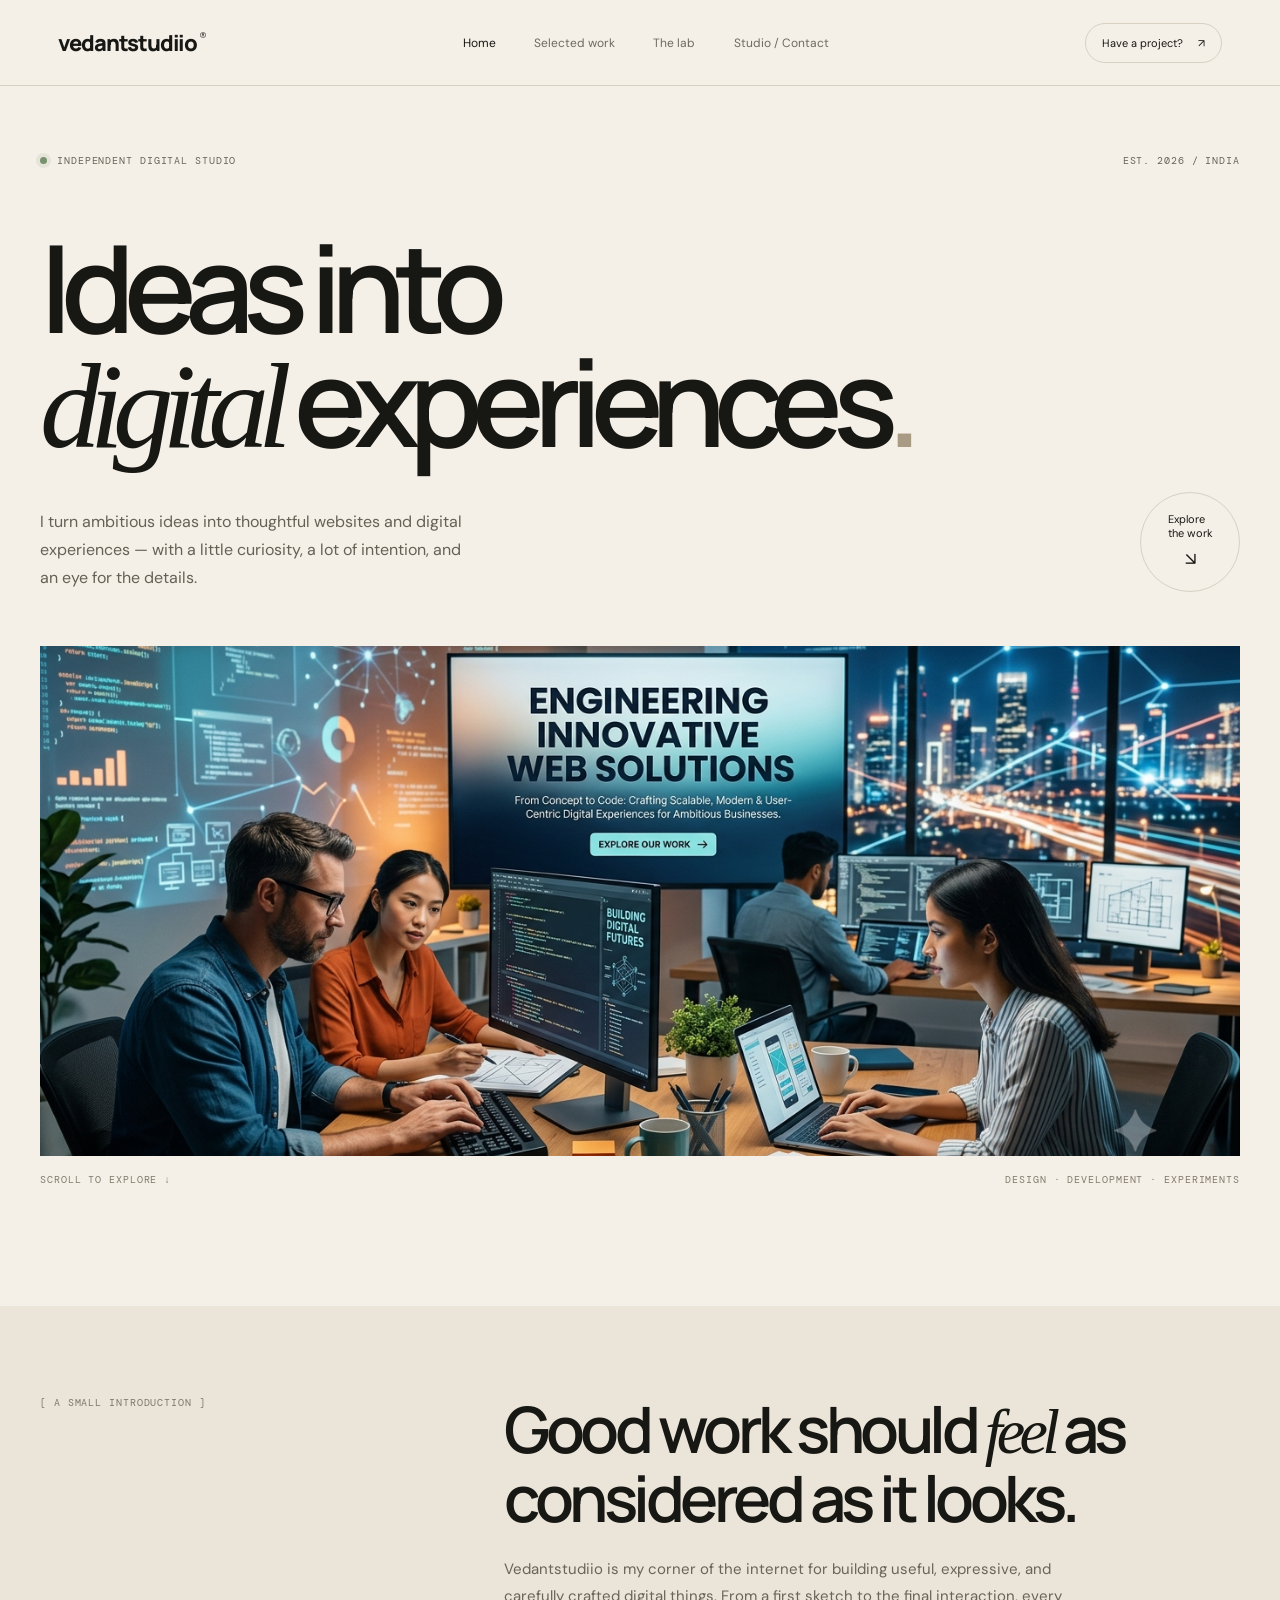
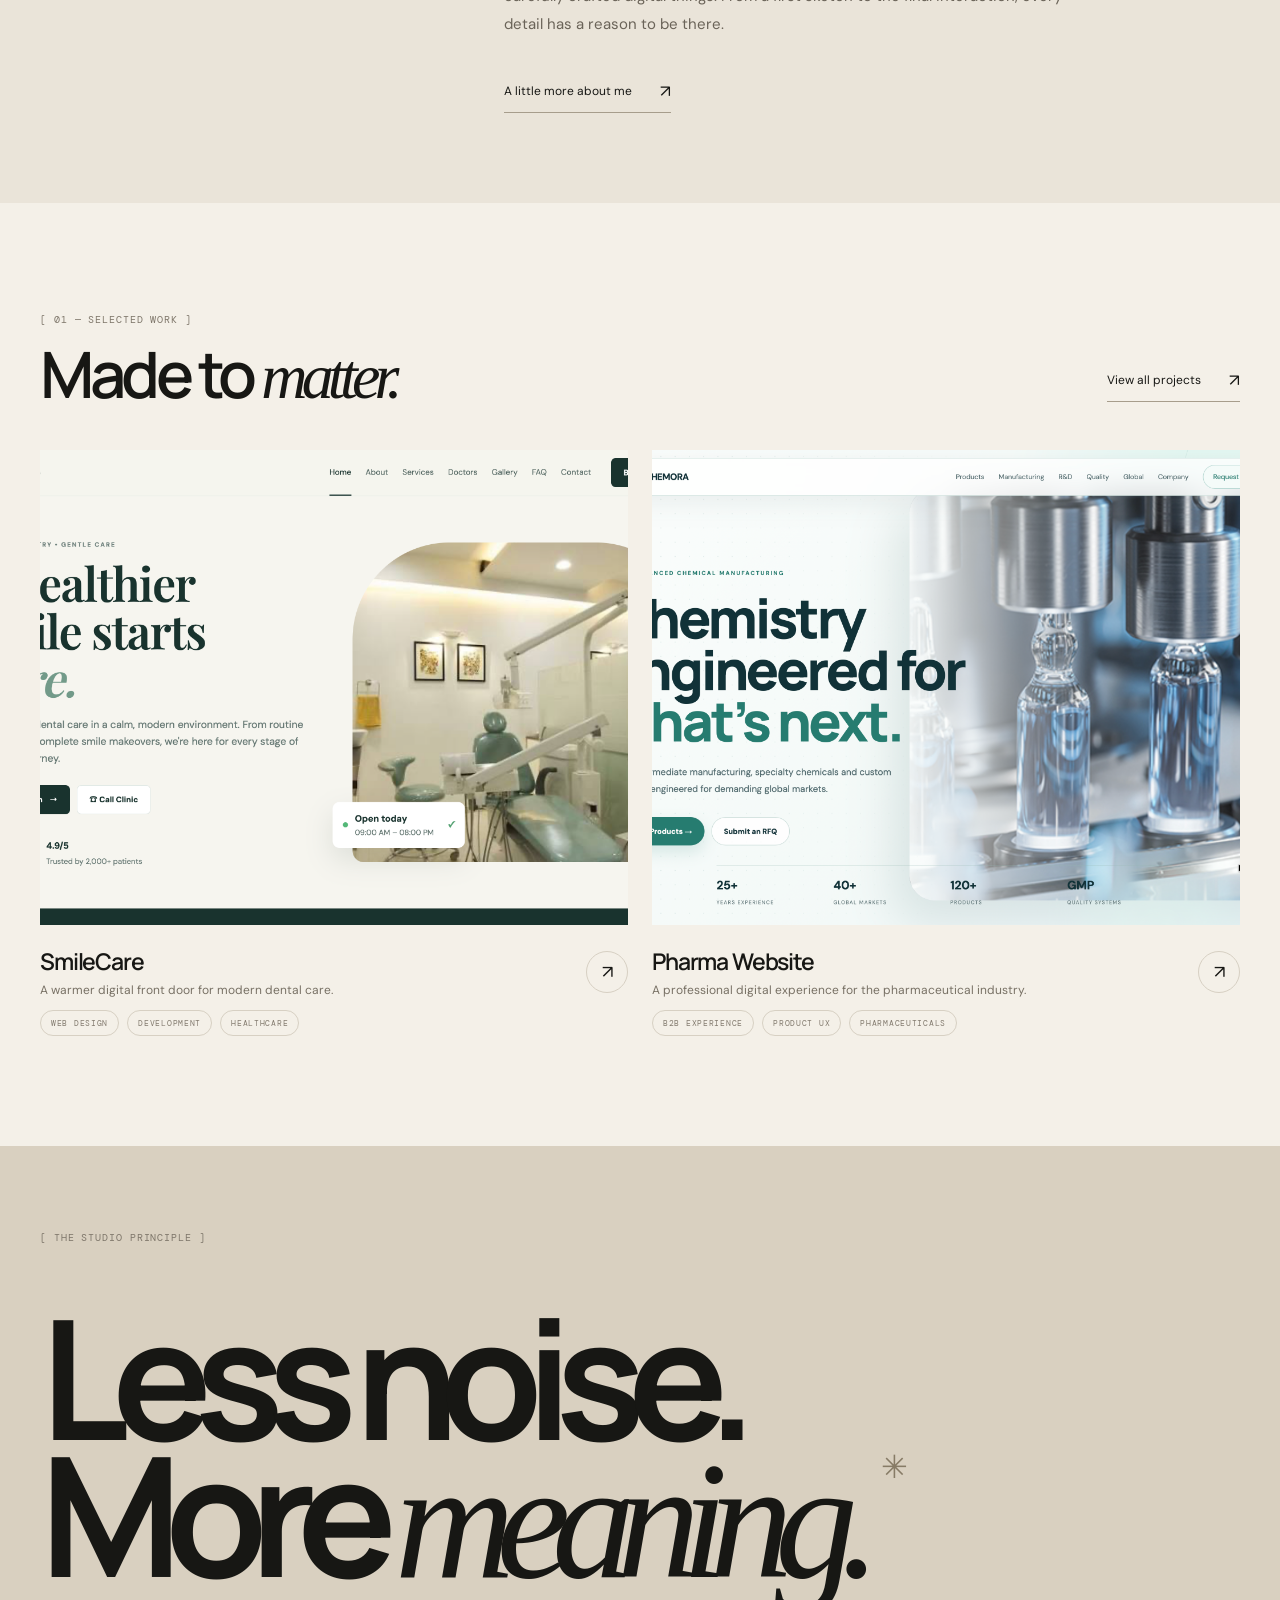
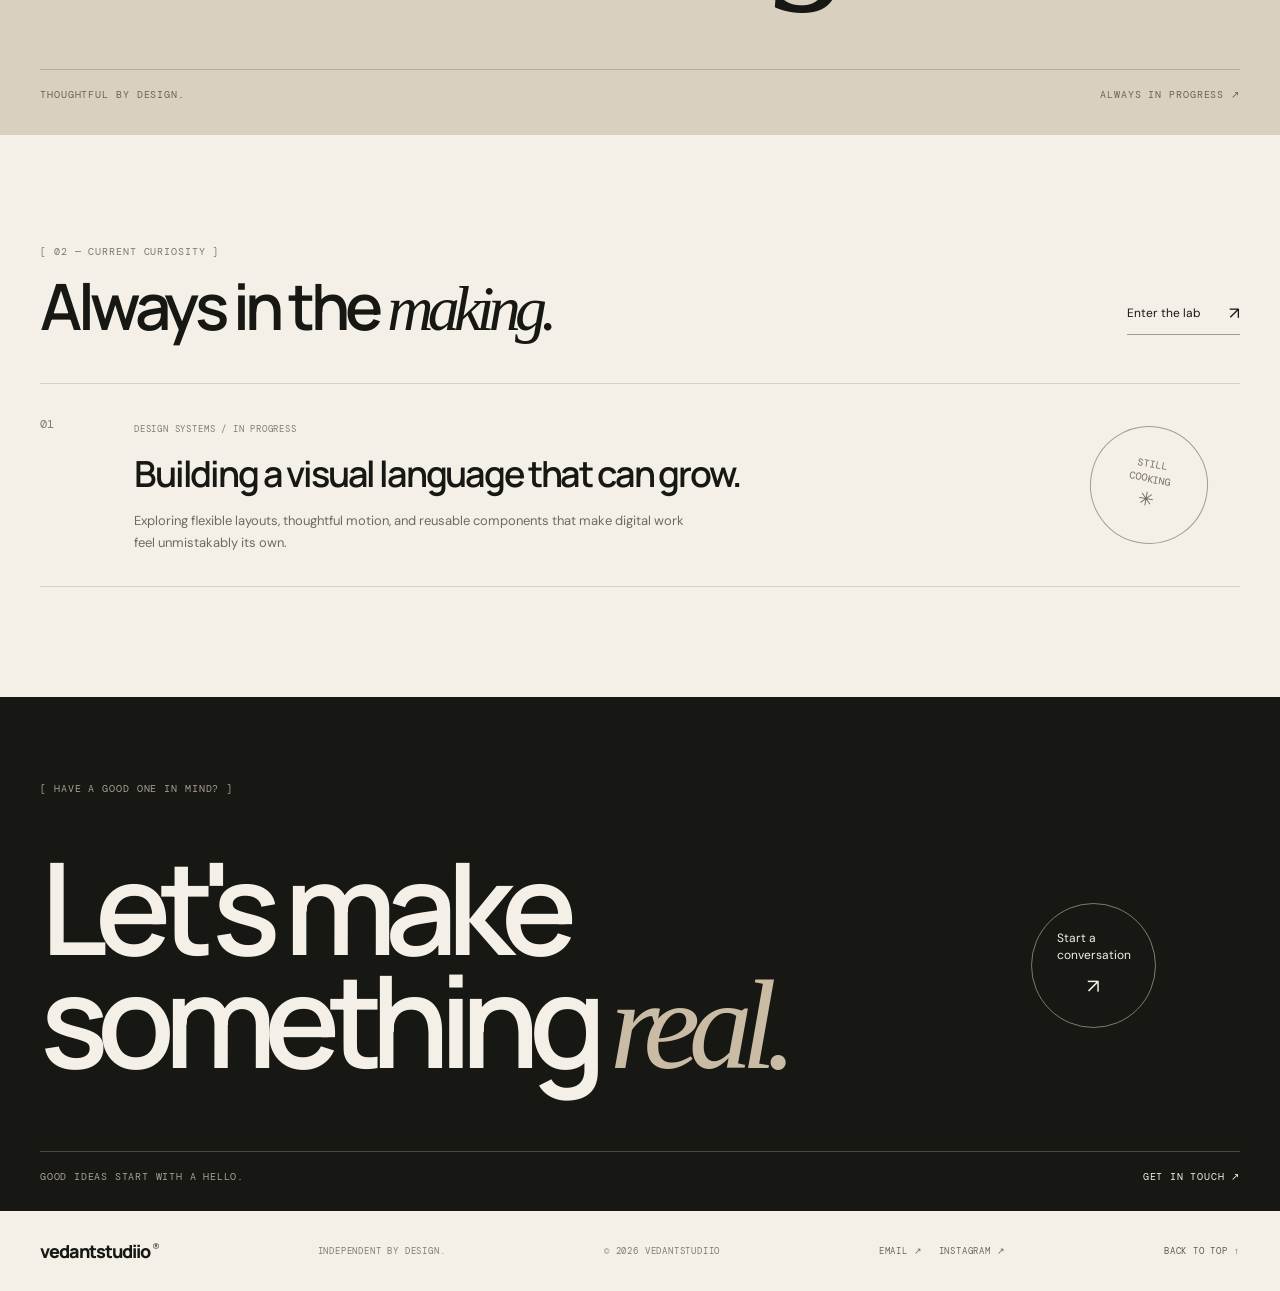
==== commit 08e6612c: "Update complete Vedantstudiio portfolio" ====
--- a/index.html
+++ b/index.html
@@ -27,10 +27,10 @@
     <a class="wordmark" href="index.html" aria-label="Vedantstudiio home">vedantstudiio<span>®</span></a>
 
     <nav class="nav" id="nav">
-      <a class="active" href="index.html">Home <i>01</i></a>
-      <a href="work.html">Selected work <i>02</i></a>
-      <a href="lab.html">The lab <i>03</i></a>
-      <a href="about.html">Studio / Contact <i>04</i></a>
+      <a class="active" href="index.html">Home </a>
+      <a href="work.html">Selected work </a>
+      <a href="lab.html">The lab </a>
+      <a href="about.html">Studio / Contact </a>
     </nav>
 
     <a class="header-cta" href="about.html#contact">Have a project? <span>↗</span></a>
